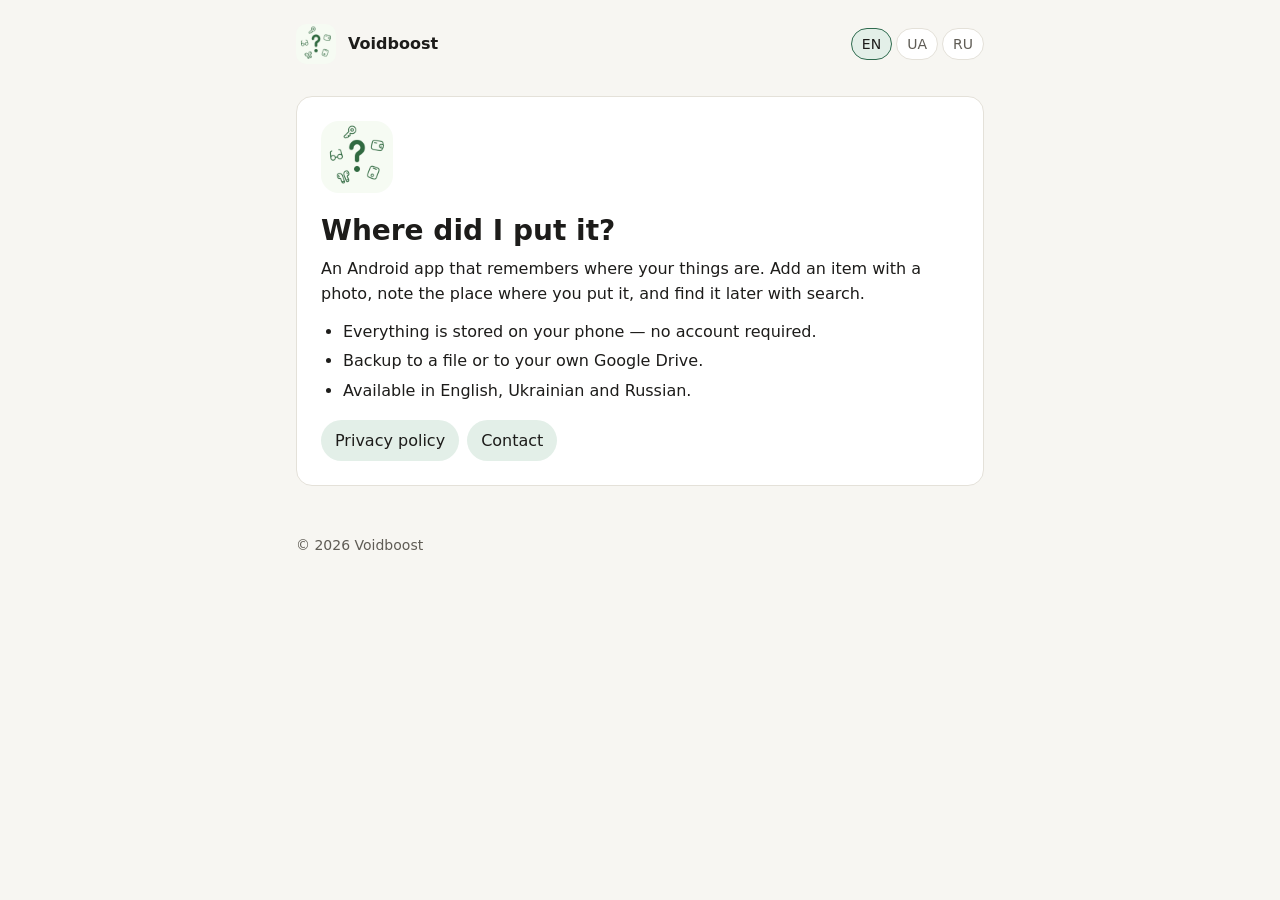
==== index.html @ 682df7e4 "init" ====
<!doctype html>
<html lang="en">
<head>
  <meta charset="utf-8">
  <meta name="viewport" content="width=device-width, initial-scale=1">
  <title>Voidboost</title>
  <meta http-equiv="refresh" content="0; url=findit/">
  <link rel="canonical" href="findit/">
  <style>body{margin:0;padding:24px 16px;font:16px system-ui,sans-serif;background:#f7f6f2;color:#1d1c1a}@media(prefers-color-scheme:dark){body{background:#151614;color:#ecebe6}a{color:#8fc9a8}}</style>
</head>
<body><p><a href="findit/">Where did I put it?</a></p></body>
</html>
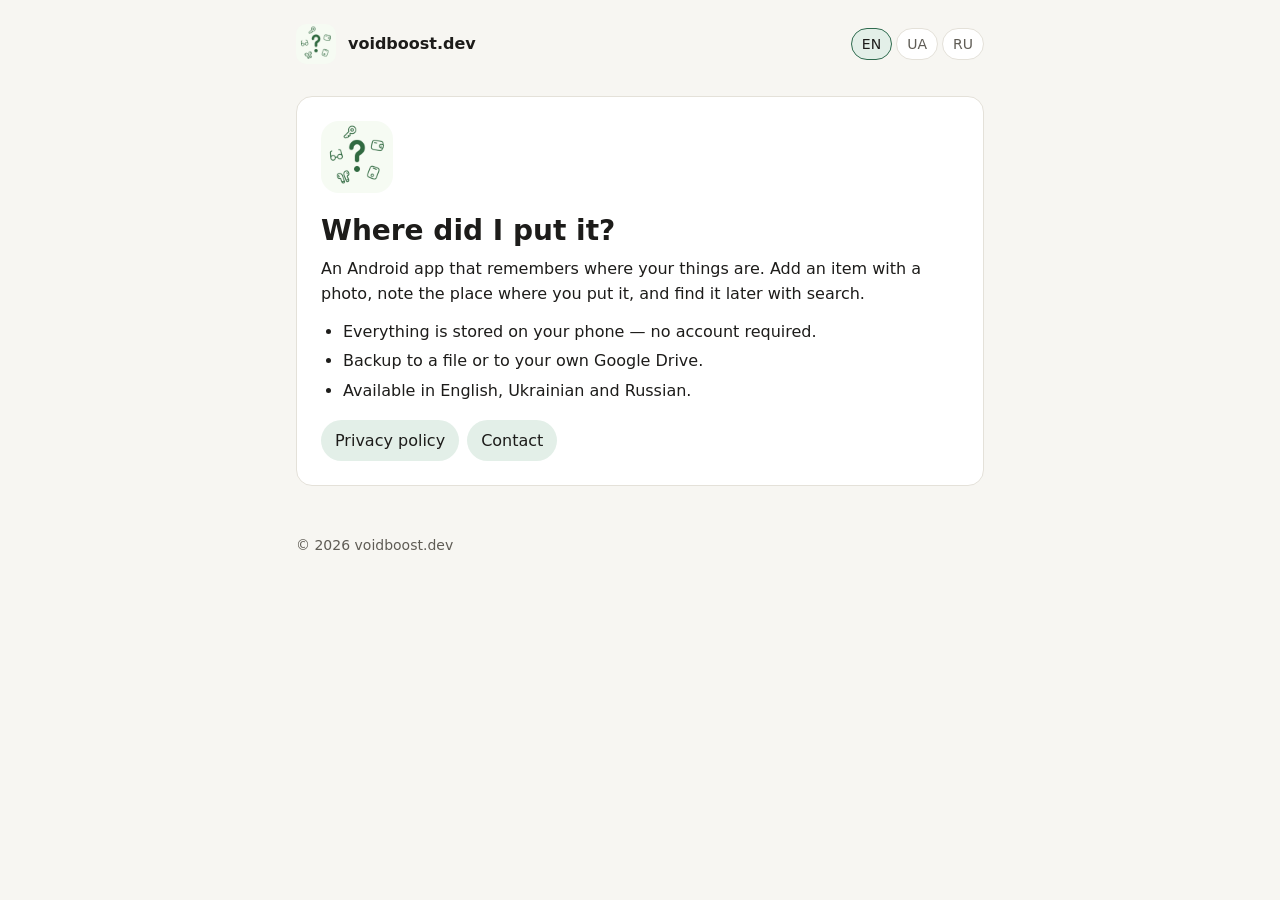
==== commit 62b2d55a: "Update" ====
--- a/index.html
+++ b/index.html
@@ -3,7 +3,7 @@
 <head>
   <meta charset="utf-8">
   <meta name="viewport" content="width=device-width, initial-scale=1">
-  <title>Voidboost</title>
+  <title>voidboost.dev</title>
   <meta http-equiv="refresh" content="0; url=findit/">
   <link rel="canonical" href="findit/">
   <style>body{margin:0;padding:24px 16px;font:16px system-ui,sans-serif;background:#f7f6f2;color:#1d1c1a}@media(prefers-color-scheme:dark){body{background:#151614;color:#ecebe6}a{color:#8fc9a8}}</style>
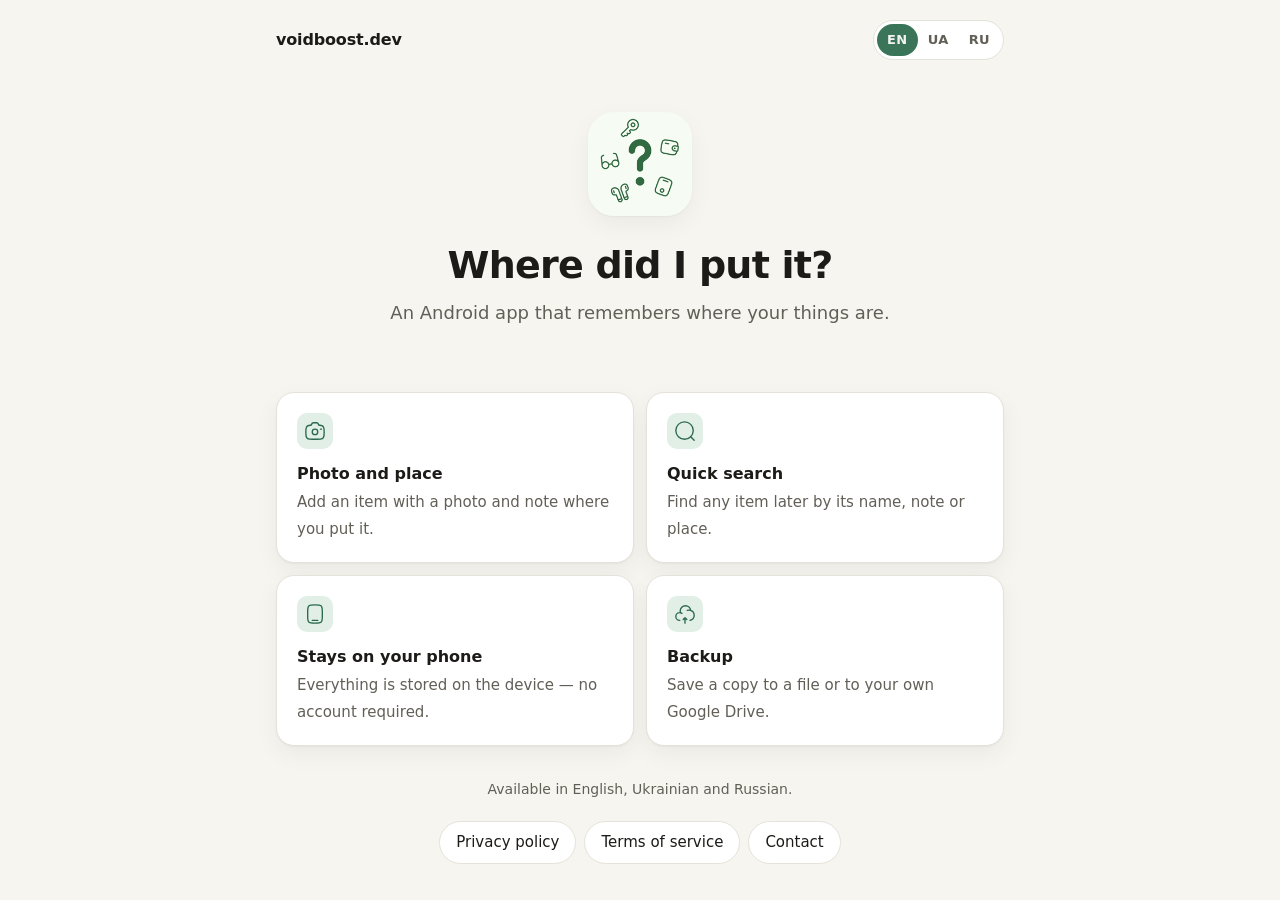
==== commit f6cbfddf: "Redesign findit site and fix language switching - New landing layout with feature cards (Solar icons" ====
--- a/index.html
+++ b/index.html
@@ -1,12 +1,34 @@
 <!doctype html>
 <html lang="en">
-<head>
-  <meta charset="utf-8">
-  <meta name="viewport" content="width=device-width, initial-scale=1">
-  <title>voidboost.dev</title>
-  <meta http-equiv="refresh" content="0; url=findit/">
-  <link rel="canonical" href="findit/">
-  <style>body{margin:0;padding:24px 16px;font:16px system-ui,sans-serif;background:#f7f6f2;color:#1d1c1a}@media(prefers-color-scheme:dark){body{background:#151614;color:#ecebe6}a{color:#8fc9a8}}</style>
-</head>
-<body><p><a href="findit/">Where did I put it?</a></p></body>
+    <head>
+        <meta charset="utf-8" />
+        <meta name="viewport" content="width=device-width, initial-scale=1" />
+        <title>voidboost.dev</title>
+        <meta http-equiv="refresh" content="0; url=findit/" />
+        <link rel="canonical" href="https://voidboost.dev/findit/" />
+        <meta name="color-scheme" content="light dark" />
+        <style>
+            body {
+                margin: 0;
+                padding: 24px 16px;
+                font:
+                    16px system-ui,
+                    sans-serif;
+                background: #f7f6f2;
+                color: #1d1c1a;
+            }
+            @media (prefers-color-scheme: dark) {
+                body {
+                    background: #151614;
+                    color: #ecebe6;
+                }
+                a {
+                    color: #8fc9a8;
+                }
+            }
+        </style>
+    </head>
+    <body>
+        <p><a href="findit/">Where did I put it?</a></p>
+    </body>
 </html>
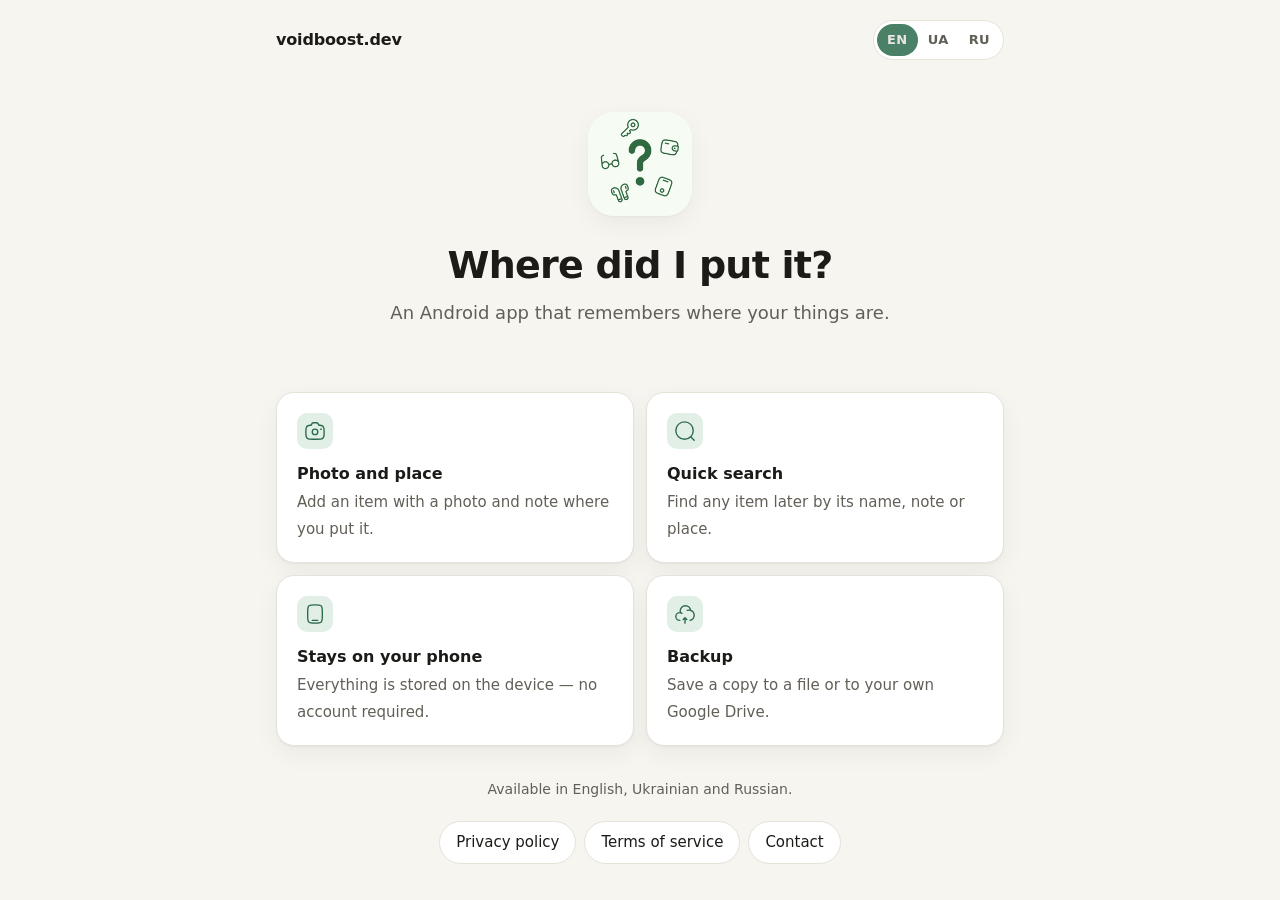
==== commit cafd9ea6: "Add rounded favicon" ====
--- a/index.html
+++ b/index.html
@@ -7,6 +7,7 @@
         <meta http-equiv="refresh" content="0; url=findit/" />
         <link rel="canonical" href="https://voidboost.dev/findit/" />
         <meta name="color-scheme" content="light dark" />
+        <link rel="icon" href="findit/favicon.png" />
         <style>
             body {
                 margin: 0;
